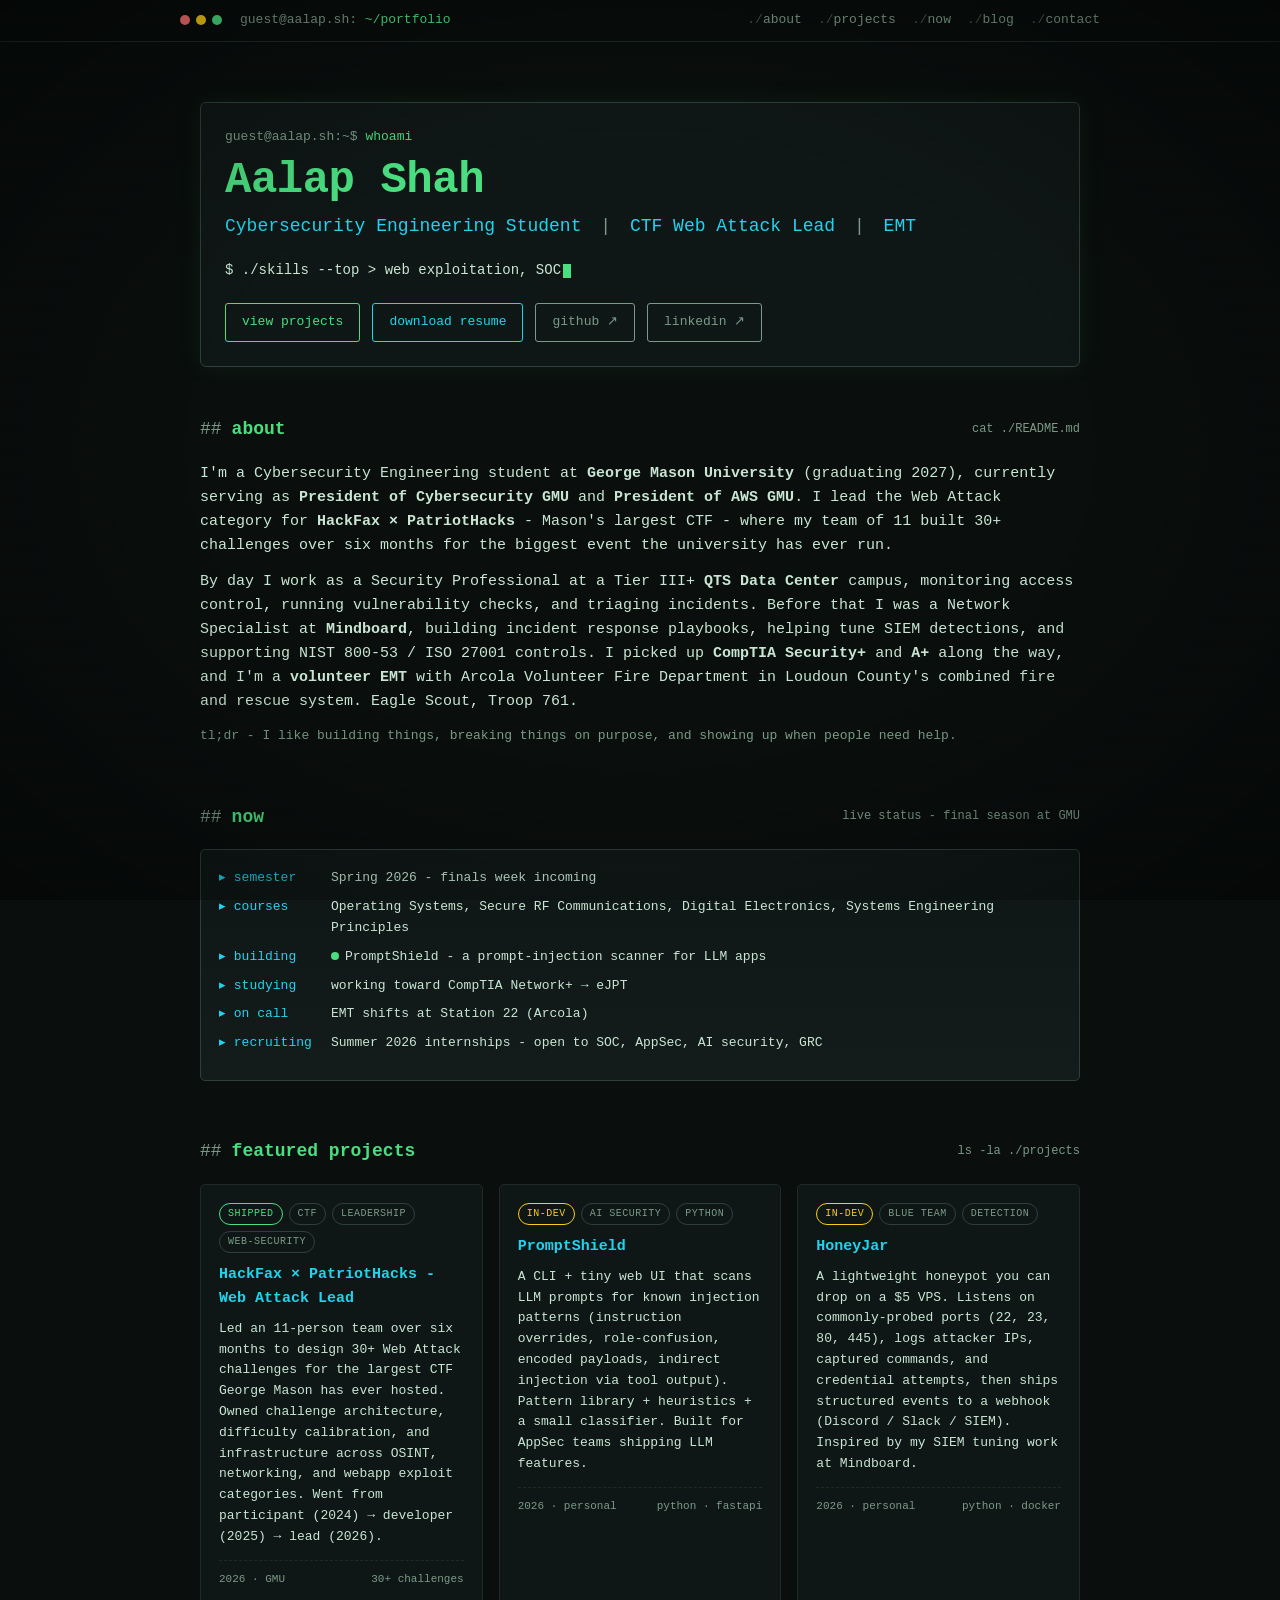
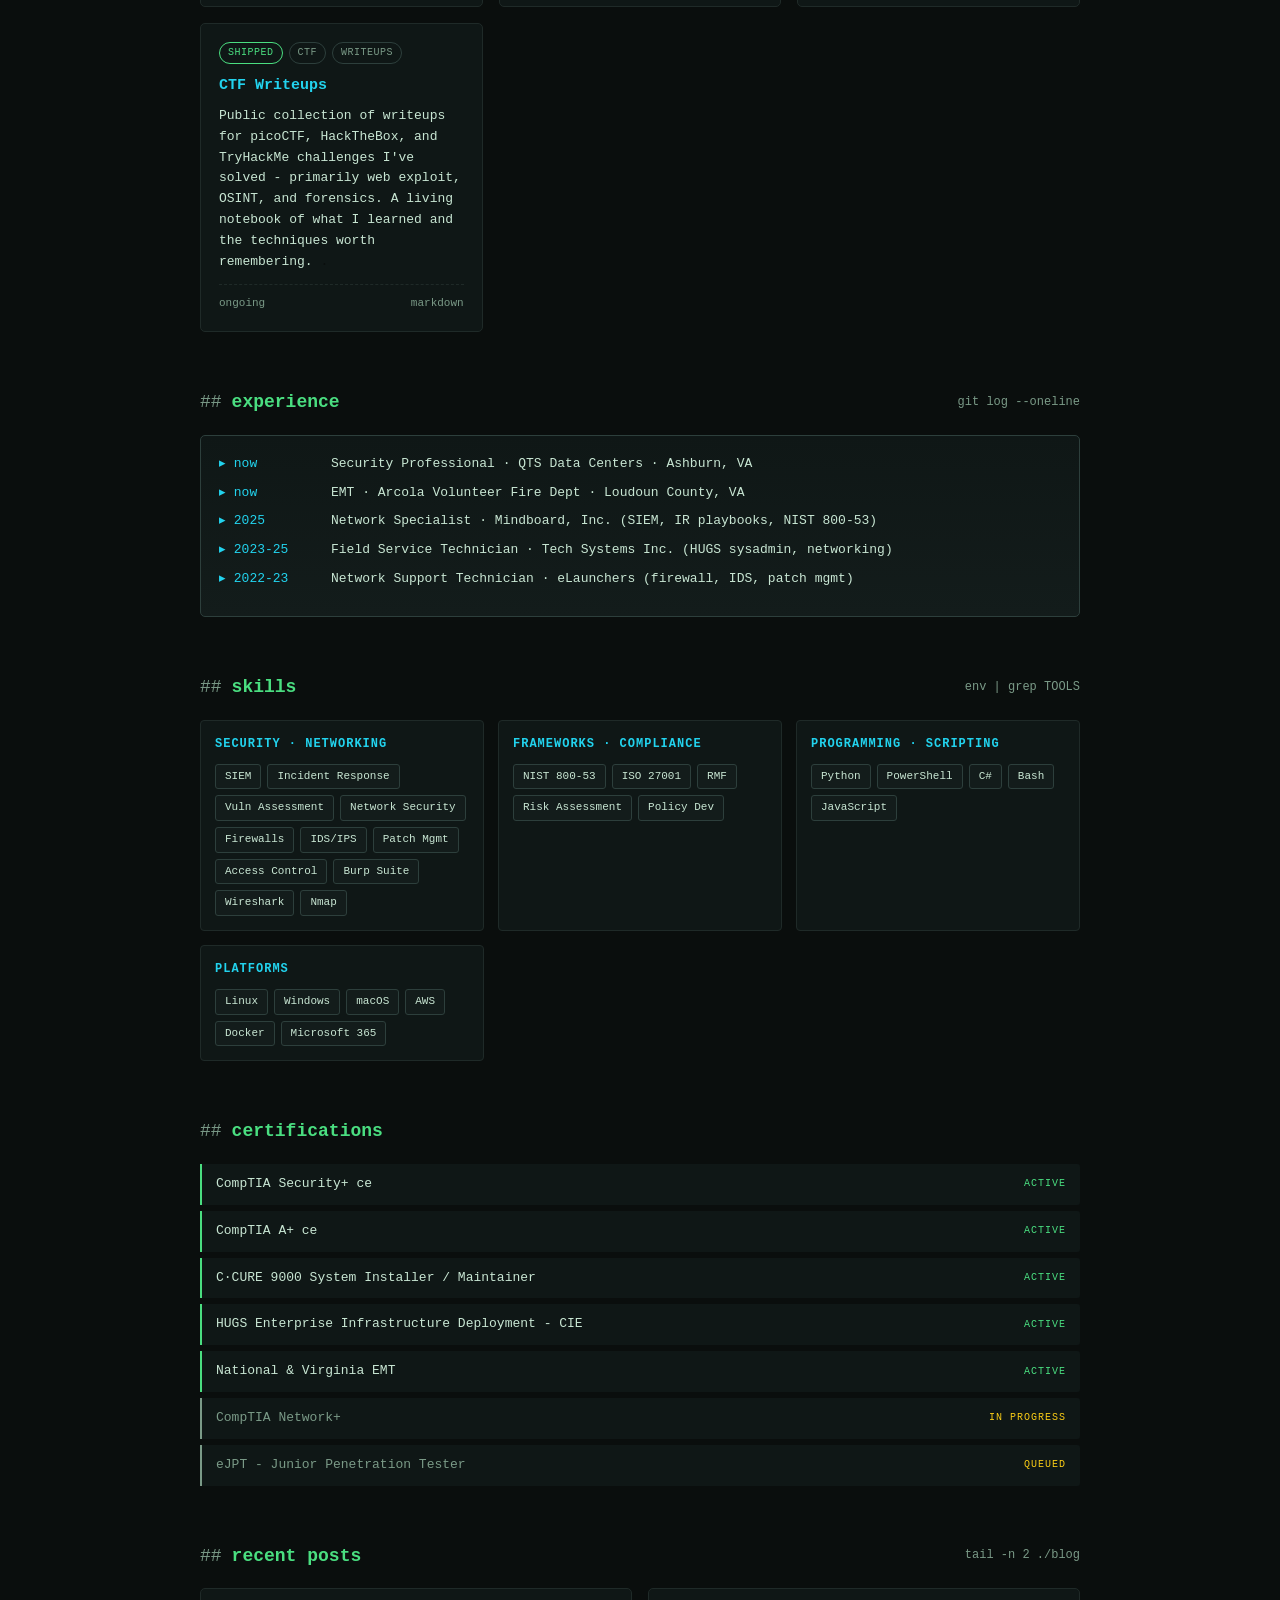
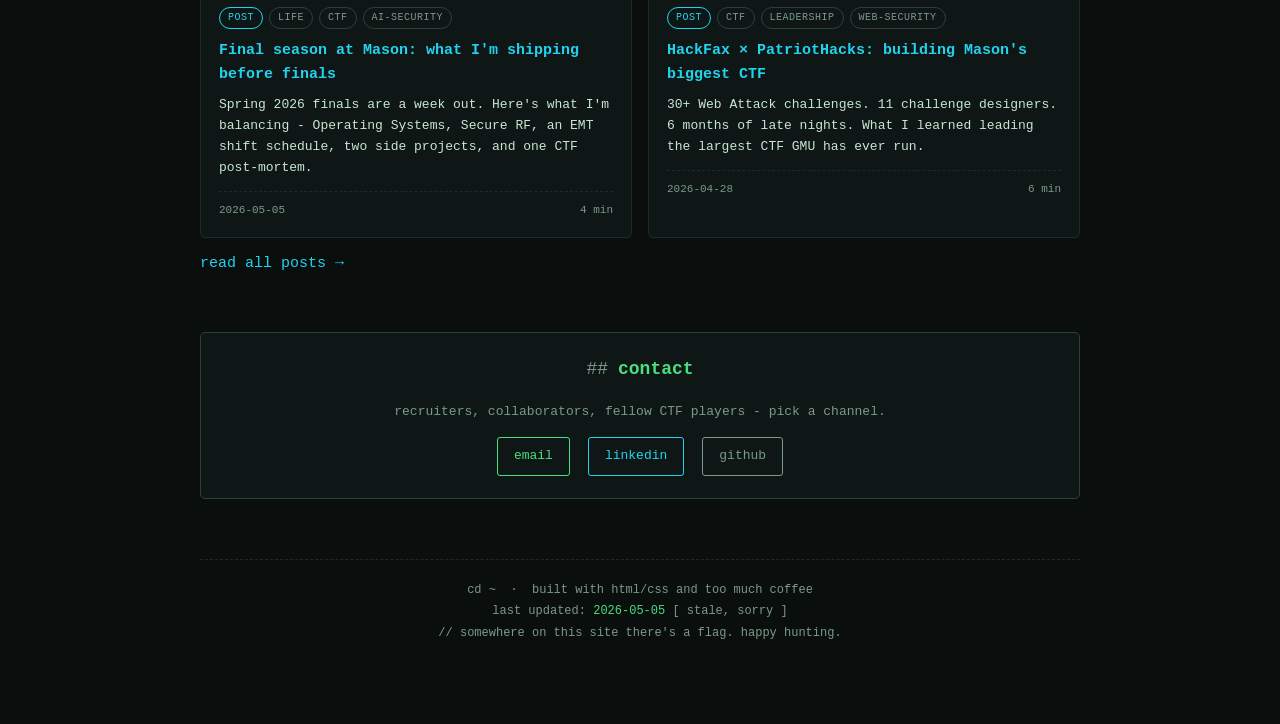
==== index.html @ 66237bfe "initial commit" ====
<!doctype html>
<html lang="en">
<head>
<meta charset="utf-8" />
<meta name="viewport" content="width=device-width, initial-scale=1" />
<title>Aalap Shah - Cybersecurity Engineering @ GMU</title>
<meta name="description" content="Aalap Shah - Cybersecurity Engineering student at George Mason University, CTF Web Attack Lead, EMT, builder of security tools and AI-adjacent projects." />
<meta name="author" content="Aalap Shah" />
<meta property="og:title" content="Aalap Shah - Cybersecurity Engineering @ GMU" />
<meta property="og:description" content="CTF Web Attack Lead. SOC analyst in training. Builder. EMT. Eagle Scout." />
<meta property="og:type" content="website" />
<meta property="og:url" content="https://aalap-shah421.github.io/" />
<link rel="icon" href="data:image/svg+xml;utf8,<svg xmlns='http://www.w3.org/2000/svg' viewBox='0 0 64 64'><rect width='64' height='64' fill='%230a0e0d'/><text x='8' y='44' font-family='monospace' font-size='32' fill='%234ade80'>%26gt;_</text></svg>" />
<link rel="stylesheet" href="style.css" />
<!--
   ================================================================
    [hint::00] curious about the source? you have a good instinct.
    [hint::01] not everything important lives in the rendered DOM.
    [hint::02] the trail starts at /robots.txt - read carefully.
    [hint::03] flag format: AALAP{snake_case_thing}
   ================================================================
-->
</head>
<body>

<header class="topbar">
  <div class="topbar-inner">
    <div class="dots"><span class="dot r"></span><span class="dot y"></span><span class="dot g"></span></div>
    <div class="path">guest@aalap.sh: <span>~/portfolio</span></div>
    <nav class="nav">
      <a href="#about">about</a>
      <a href="#projects">projects</a>
      <a href="#now">now</a>
      <a href="blog.html">blog</a>
      <a href="#contact">contact</a>
    </nav>
  </div>
</header>

<main class="wrap">

  <!-- ===================== HERO ===================== -->
  <section class="hero">
    <div class="prompt">whoami</div>
    <h1>Aalap Shah</h1>
    <div class="role">
      <span>Cybersecurity Engineering Student</span>
      <span class="sep">|</span>
      <span>CTF Web Attack Lead</span>
      <span class="sep">|</span>
      <span>EMT</span>
    </div>
    <div class="typed-line"><span id="typed"></span><span class="cursor"></span></div>
    <div class="actions">
      <a class="btn" href="#projects">view projects</a>
      <a class="btn cyan" href="assets/resume.pdf" download>download resume</a>
      <a class="btn dim" href="https://github.com/aalap-shah421" target="_blank" rel="noopener">github ↗</a>
      <a class="btn dim" href="https://www.linkedin.com/in/aalapshah421/" target="_blank" rel="noopener">linkedin ↗</a>
    </div>
  </section>

  <!-- ===================== ABOUT ===================== -->
  <section id="about">
    <h2>about <span class="meta">cat ./README.md</span></h2>
    <p>
      I'm a Cybersecurity Engineering student at <strong>George Mason University</strong>
      (graduating 2027), currently serving as <strong>President of Cybersecurity GMU</strong>
      and <strong>President of AWS GMU</strong>. I lead the Web Attack category for
      <strong>HackFax × PatriotHacks</strong> - Mason's largest CTF - where my team of 11
      built 30+ challenges over six months for the biggest event the university has ever run.
    </p>
    <p>
      By day I work as a Security Professional at a Tier III+ <strong>QTS Data Center</strong>
      campus, monitoring access control, running vulnerability checks, and triaging incidents.
      Before that I was a Network Specialist at <strong>Mindboard</strong>, building incident
      response playbooks, helping tune SIEM detections, and supporting NIST 800-53 / ISO 27001
      controls. I picked up <strong>CompTIA Security+</strong> and <strong>A+</strong> along
      the way, and I'm a <strong>volunteer EMT</strong> with Arcola Volunteer Fire Department
      in Loudoun County's combined fire and rescue system. Eagle Scout, Troop 761.
    </p>
    <p class="dim">
      tl;dr - I like building things, breaking things on purpose, and showing up when
      people need help.
    </p>
  </section>

  <!-- ===================== NOW ===================== -->
  <section id="now">
    <h2>now <span class="meta">live status - final season at GMU</span></h2>
    <div class="now-block">
      <div class="now-line"><span class="key">▸ semester</span><span class="val">Spring 2026 - finals week incoming</span></div>
      <div class="now-line"><span class="key">▸ courses</span><span class="val">Operating Systems, Secure RF Communications, Digital Electronics, Systems Engineering Principles</span></div>
      <div class="now-line"><span class="key">▸ building</span><span class="val"><span class="pulse"></span>PromptShield - a prompt-injection scanner for LLM apps</span></div>
      <div class="now-line"><span class="key">▸ studying</span><span class="val">working toward CompTIA Network+ → eJPT</span></div>
      <div class="now-line"><span class="key">▸ on call</span><span class="val">EMT shifts at Station 22 (Arcola)</span></div>
      <div class="now-line"><span class="key">▸ recruiting</span><span class="val">Summer 2026 internships - open to SOC, AppSec, AI security, GRC</span></div>
    </div>
  </section>

  <!-- ===================== PROJECTS ===================== -->
  <section id="projects">
    <h2>featured projects <span class="meta">ls -la ./projects</span></h2>
    <div class="grid">

      <article class="card">
        <div class="tag-row">
          <span class="tag green">shipped</span>
          <span class="tag">CTF</span>
          <span class="tag">leadership</span>
          <span class="tag">web-security</span>
        </div>
        <h3><a href="#projects">HackFax × PatriotHacks - Web Attack Lead</a></h3>
        <p class="desc">
          Led an 11-person team over six months to design 30+ Web Attack challenges
          for the largest CTF George Mason has ever hosted. Owned challenge architecture,
          difficulty calibration, and infrastructure across OSINT, networking, and webapp
          exploit categories. Went from participant (2024) → developer (2025) → lead (2026).
        </p>
        <div class="meta"><span>2026 · GMU</span><span>30+ challenges</span></div>
      </article>

      <article class="card">
        <div class="tag-row">
          <span class="tag yellow">in-dev</span>
          <span class="tag">AI security</span>
          <span class="tag">python</span>
        </div>
        <h3><a href="https://github.com/aalap-shah421" target="_blank" rel="noopener">PromptShield</a></h3>
        <p class="desc">
          A CLI + tiny web UI that scans LLM prompts for known injection patterns
          (instruction overrides, role-confusion, encoded payloads, indirect injection
          via tool output). Pattern library + heuristics + a small classifier. Built
          for AppSec teams shipping LLM features.
        </p>
        <div class="meta"><span>2026 · personal</span><span>python · fastapi</span></div>
      </article>

      <article class="card">
        <div class="tag-row">
          <span class="tag yellow">in-dev</span>
          <span class="tag">blue team</span>
          <span class="tag">detection</span>
        </div>
        <h3><a href="https://github.com/aalap-shah421" target="_blank" rel="noopener">HoneyJar</a></h3>
        <p class="desc">
          A lightweight honeypot you can drop on a $5 VPS. Listens on commonly-probed
          ports (22, 23, 80, 445), logs attacker IPs, captured commands, and credential
          attempts, then ships structured events to a webhook (Discord / Slack / SIEM).
          Inspired by my SIEM tuning work at Mindboard.
        </p>
        <div class="meta"><span>2026 · personal</span><span>python · docker</span></div>
      </article>

      <article class="card">
        <div class="tag-row">
          <span class="tag green">shipped</span>
          <span class="tag">CTF</span>
          <span class="tag">writeups</span>
        </div>
        <h3><a href="https://github.com/aalap-shah421" target="_blank" rel="noopener">CTF Writeups</a></h3>
        <p class="desc">
          Public collection of writeups for picoCTF, HackTheBox, and TryHackMe
          challenges I've solved - primarily web exploit, OSINT, and forensics.
          A living notebook of what I learned and the techniques worth remembering.
          <!-- stage-3: this span carries your next breadcrumb. inspect it. -->
          <span id="quiet" data-q="2f2e68696464656e2f7768696368776179">.</span>
        </p>
        <div class="meta"><span>ongoing</span><span>markdown</span></div>
      </article>

    </div>
  </section>

  <!-- ===================== EXPERIENCE ===================== -->
  <section id="experience">
    <h2>experience <span class="meta">git log --oneline</span></h2>
    <div class="now-block">
      <div class="now-line"><span class="key">▸ now</span><span class="val">Security Professional · QTS Data Centers · Ashburn, VA</span></div>
      <div class="now-line"><span class="key">▸ now</span><span class="val">EMT · Arcola Volunteer Fire Dept · Loudoun County, VA</span></div>
      <div class="now-line"><span class="key">▸ 2025</span><span class="val">Network Specialist · Mindboard, Inc. (SIEM, IR playbooks, NIST 800-53)</span></div>
      <div class="now-line"><span class="key">▸ 2023-25</span><span class="val">Field Service Technician · Tech Systems Inc. (HUGS sysadmin, networking)</span></div>
      <div class="now-line"><span class="key">▸ 2022-23</span><span class="val">Network Support Technician · eLaunchers (firewall, IDS, patch mgmt)</span></div>
    </div>
  </section>

  <!-- ===================== SKILLS ===================== -->
  <section id="skills">
    <h2>skills <span class="meta">env | grep TOOLS</span></h2>
    <div class="skill-grid">
      <div class="skill-block">
        <h4>Security · Networking</h4>
        <div class="pills">
          <span class="pill">SIEM</span><span class="pill">Incident Response</span>
          <span class="pill">Vuln Assessment</span><span class="pill">Network Security</span>
          <span class="pill">Firewalls</span><span class="pill">IDS/IPS</span>
          <span class="pill">Patch Mgmt</span><span class="pill">Access Control</span>
          <span class="pill">Burp Suite</span><span class="pill">Wireshark</span>
          <span class="pill">Nmap</span>
        </div>
      </div>
      <div class="skill-block">
        <h4>Frameworks · Compliance</h4>
        <div class="pills">
          <span class="pill">NIST 800-53</span><span class="pill">ISO 27001</span>
          <span class="pill">RMF</span><span class="pill">Risk Assessment</span>
          <span class="pill">Policy Dev</span>
        </div>
      </div>
      <div class="skill-block">
        <h4>Programming · Scripting</h4>
        <div class="pills">
          <span class="pill">Python</span><span class="pill">PowerShell</span>
          <span class="pill">C#</span><span class="pill">Bash</span>
          <span class="pill">JavaScript</span>
        </div>
      </div>
      <div class="skill-block">
        <h4>Platforms</h4>
        <div class="pills">
          <span class="pill">Linux</span><span class="pill">Windows</span>
          <span class="pill">macOS</span><span class="pill">AWS</span>
          <span class="pill">Docker</span><span class="pill">Microsoft 365</span>
        </div>
      </div>
    </div>
  </section>

  <!-- ===================== CERTS ===================== -->
  <section id="certs">
    <h2>certifications</h2>
    <div class="cert-row">
      <div class="cert">CompTIA Security+ ce <span class="stat">active</span></div>
      <div class="cert">CompTIA A+ ce <span class="stat">active</span></div>
      <div class="cert">C·CURE 9000 System Installer / Maintainer <span class="stat">active</span></div>
      <div class="cert">HUGS Enterprise Infrastructure Deployment - CIE <span class="stat">active</span></div>
      <div class="cert">National & Virginia EMT <span class="stat">active</span></div>
      <div class="cert dim">CompTIA Network+ <span class="stat">in progress</span></div>
      <div class="cert dim">eJPT - Junior Penetration Tester <span class="stat">queued</span></div>
    </div>
  </section>

  <!-- ===================== BLOG TEASERS ===================== -->
  <section id="writing">
    <h2>recent posts <span class="meta">tail -n 2 ./blog</span></h2>
    <div class="grid post-list" id="post-list">
      <!-- populated by script.js from posts/index.json -->
    </div>
    <div style="margin-top:14px"><a href="blog.html">read all posts →</a></div>
  </section>

  <!-- ===================== CONTACT ===================== -->
  <section id="contact" class="contact">
    <h2>contact</h2>
    <p class="dim">recruiters, collaborators, fellow CTF players - pick a channel.</p>
    <div class="row">
      <a class="btn" href="mailto:Aalap421@gmail.com">email</a>
      <a class="btn cyan" href="https://www.linkedin.com/in/aalapshah421/" target="_blank" rel="noopener">linkedin</a>
      <a class="btn dim" href="https://github.com/aalap-shah421" target="_blank" rel="noopener">github</a>
    </div>
  </section>

  <footer>
    <div>cd ~ &nbsp;·&nbsp; built with html/css and too much coffee</div>
    <div>last updated: <span class="last-updated" id="last-updated">2026-05-05</span></div>
    <div class="dim">// somewhere on this site there's a flag. happy hunting.</div>
  </footer>

</main>

<script src="script.js"></script>
</body>
</html>
---- style.css ----
/* ===========================================================
   aalap.sh - terminal portfolio stylesheet
   palette: bg #0a0e0d, panel #0f1716, ink #c8e6d3,
            accent green #4ade80, accent cyan #22d3ee,
            dim #4b5563, warn #facc15, danger #f87171
   =========================================================== */

:root {
  --bg: #0a0e0d;
  --panel: #0f1716;
  --panel-2: #131c1b;
  --ink: #c8e6d3;
  --ink-dim: #7a9a87;
  --green: #4ade80;
  --cyan: #22d3ee;
  --yellow: #facc15;
  --red: #f87171;
  --border: #1f2a28;
  --border-bright: #2d3f3c;
  --shadow: 0 0 24px rgba(74, 222, 128, 0.08);
  --mono: "JetBrains Mono", "Fira Code", "SF Mono", "Menlo", "Consolas", monospace;
}

* { box-sizing: border-box; margin: 0; padding: 0; }

html { scroll-behavior: smooth; }

body {
  font-family: var(--mono);
  background: var(--bg);
  color: var(--ink);
  line-height: 1.6;
  font-size: 15px;
  min-height: 100vh;
  overflow-x: hidden;
  position: relative;
}

/* subtle scanline + crt vignette */
body::before {
  content: "";
  position: fixed;
  inset: 0;
  pointer-events: none;
  background:
    repeating-linear-gradient(
      to bottom,
      rgba(74, 222, 128, 0.025) 0px,
      rgba(74, 222, 128, 0.025) 1px,
      transparent 1px,
      transparent 3px
    );
  z-index: 1000;
  mix-blend-mode: overlay;
}

body::after {
  content: "";
  position: fixed;
  inset: 0;
  pointer-events: none;
  background: radial-gradient(ellipse at center, transparent 50%, rgba(0,0,0,0.4) 100%);
  z-index: 999;
}

a {
  color: var(--cyan);
  text-decoration: none;
  border-bottom: 1px dashed transparent;
  transition: border-color 0.15s, color 0.15s;
}
a:hover { border-bottom-color: var(--cyan); color: var(--green); }

::selection { background: var(--green); color: var(--bg); }

/* ============ layout ============ */

.wrap {
  max-width: 920px;
  margin: 0 auto;
  padding: 24px 20px 80px;
  position: relative;
  z-index: 1;
}

/* ============ top nav (terminal header) ============ */

.topbar {
  position: sticky;
  top: 0;
  z-index: 50;
  background: rgba(10, 14, 13, 0.92);
  backdrop-filter: blur(8px);
  border-bottom: 1px solid var(--border);
  padding: 10px 20px;
}

.topbar-inner {
  max-width: 920px;
  margin: 0 auto;
  display: flex;
  align-items: center;
  gap: 18px;
  font-size: 13px;
}

.topbar .dots { display: flex; gap: 6px; }
.topbar .dot {
  width: 10px; height: 10px; border-radius: 50%;
  background: #2d3f3c;
}
.topbar .dot.r { background: var(--red); }
.topbar .dot.y { background: var(--yellow); }
.topbar .dot.g { background: var(--green); }

.topbar .path { color: var(--ink-dim); flex: 1; }
.topbar .path span { color: var(--green); }

.nav { display: flex; gap: 16px; }
.nav a {
  color: var(--ink-dim);
  font-size: 13px;
  border: none;
}
.nav a:hover, .nav a.active { color: var(--green); }
.nav a::before { content: "./"; color: var(--ink-dim); opacity: 0.5; }

@media (max-width: 640px) {
  .topbar .path { display: none; }
  .nav { font-size: 12px; gap: 10px; flex-wrap: wrap; }
}

/* ============ hero ============ */

.hero {
  margin: 36px 0 48px;
  padding: 24px;
  background: var(--panel);
  border: 1px solid var(--border-bright);
  border-radius: 6px;
  box-shadow: var(--shadow);
  position: relative;
}

.hero .prompt { color: var(--green); margin-bottom: 8px; font-size: 13px; }
.hero .prompt::before { content: "guest@aalap.sh:~$ "; color: var(--ink-dim); }

.hero h1 {
  font-size: clamp(28px, 5vw, 44px);
  font-weight: 700;
  color: var(--green);
  letter-spacing: -0.5px;
  line-height: 1.1;
  margin: 4px 0 8px;
}
.hero .role {
  color: var(--cyan);
  font-size: clamp(14px, 2.5vw, 18px);
  margin-bottom: 18px;
}
.hero .role .sep { color: var(--ink-dim); margin: 0 8px; }

.hero .typed-line {
  color: var(--ink);
  margin-top: 18px;
  min-height: 1.6em;
  font-size: 14px;
}
.hero .typed-line .cursor {
  display: inline-block;
  width: 8px;
  height: 1em;
  background: var(--green);
  vertical-align: text-bottom;
  margin-left: 2px;
  animation: blink 1s steps(2) infinite;
}
@keyframes blink { 50% { opacity: 0; } }

.hero .actions {
  margin-top: 22px;
  display: flex;
  gap: 12px;
  flex-wrap: wrap;
}

.btn {
  display: inline-block;
  padding: 8px 16px;
  border: 1px solid var(--green);
  color: var(--green);
  background: transparent;
  font-family: var(--mono);
  font-size: 13px;
  cursor: pointer;
  border-radius: 3px;
  transition: all 0.15s;
}
.btn:hover { background: var(--green); color: var(--bg); border-bottom-color: var(--green); }
.btn.cyan { border-color: var(--cyan); color: var(--cyan); }
.btn.cyan:hover { background: var(--cyan); color: var(--bg); }
.btn.dim { border-color: var(--ink-dim); color: var(--ink-dim); }
.btn.dim:hover { background: var(--ink-dim); color: var(--bg); }

/* ============ section ============ */

section { margin-bottom: 56px; scroll-margin-top: 80px; }

h2 {
  color: var(--green);
  font-size: 18px;
  margin-bottom: 18px;
  display: flex;
  align-items: center;
  gap: 10px;
}
h2::before {
  content: "##";
  color: var(--ink-dim);
  font-weight: 400;
}
h2 .meta {
  color: var(--ink-dim);
  font-size: 12px;
  margin-left: auto;
  font-weight: 400;
}

h3 {
  color: var(--cyan);
  font-size: 15px;
  margin-bottom: 6px;
}

p { margin-bottom: 12px; color: var(--ink); }
p.dim { color: var(--ink-dim); font-size: 13px; }

ul.bullets {
  list-style: none;
  margin-left: 0;
}
ul.bullets li {
  padding-left: 20px;
  position: relative;
  margin-bottom: 6px;
  font-size: 14px;
  color: var(--ink);
}
ul.bullets li::before {
  content: "▸";
  position: absolute;
  left: 0;
  color: var(--green);
}

/* ============ cards (projects, posts) ============ */

.grid {
  display: grid;
  grid-template-columns: repeat(auto-fit, minmax(280px, 1fr));
  gap: 16px;
}

.card {
  background: var(--panel);
  border: 1px solid var(--border);
  border-radius: 5px;
  padding: 18px;
  transition: border-color 0.2s, transform 0.2s;
  position: relative;
  overflow: hidden;
}
.card:hover {
  border-color: var(--green);
  transform: translateY(-2px);
}

.card .tag-row {
  display: flex;
  gap: 6px;
  flex-wrap: wrap;
  margin-bottom: 10px;
}
.tag {
  font-size: 10px;
  padding: 2px 8px;
  border: 1px solid var(--border-bright);
  border-radius: 999px;
  color: var(--ink-dim);
  text-transform: uppercase;
  letter-spacing: 0.5px;
}
.tag.green { color: var(--green); border-color: var(--green); }
.tag.cyan { color: var(--cyan); border-color: var(--cyan); }
.tag.yellow { color: var(--yellow); border-color: var(--yellow); }

.card h3 a { color: var(--cyan); border: none; }
.card h3 a:hover { color: var(--green); }

.card .desc {
  color: var(--ink);
  font-size: 13px;
  margin: 8px 0 12px;
}

.card .meta {
  font-size: 11px;
  color: var(--ink-dim);
  display: flex;
  justify-content: space-between;
  margin-top: 12px;
  padding-top: 10px;
  border-top: 1px dashed var(--border);
}

/* ============ skill matrix ============ */

.skill-grid {
  display: grid;
  grid-template-columns: repeat(auto-fit, minmax(220px, 1fr));
  gap: 14px;
}
.skill-block {
  background: var(--panel);
  border: 1px solid var(--border);
  border-radius: 4px;
  padding: 14px;
}
.skill-block h4 {
  color: var(--cyan);
  font-size: 12px;
  text-transform: uppercase;
  letter-spacing: 1px;
  margin-bottom: 10px;
}
.skill-block .pills {
  display: flex;
  gap: 6px;
  flex-wrap: wrap;
}
.skill-block .pill {
  font-size: 11px;
  padding: 3px 9px;
  background: var(--panel-2);
  border: 1px solid var(--border-bright);
  border-radius: 3px;
  color: var(--ink);
}

/* ============ certs ============ */

.cert-row {
  display: flex;
  flex-direction: column;
  gap: 6px;
}
.cert {
  display: flex;
  gap: 12px;
  padding: 10px 14px;
  background: var(--panel);
  border-left: 2px solid var(--green);
  border-radius: 0 3px 3px 0;
  align-items: center;
  font-size: 13px;
}
.cert.dim { border-left-color: var(--ink-dim); color: var(--ink-dim); }
.cert .stat {
  font-size: 10px;
  letter-spacing: 1px;
  text-transform: uppercase;
  margin-left: auto;
  color: var(--green);
}
.cert.dim .stat { color: var(--yellow); }

/* ============ now / status block ============ */

.now-block {
  background: linear-gradient(180deg, var(--panel), var(--panel-2));
  border: 1px solid var(--border-bright);
  border-radius: 5px;
  padding: 18px;
}
.now-block .now-line {
  display: flex;
  gap: 12px;
  margin-bottom: 8px;
  font-size: 13px;
}
.now-block .now-line .key {
  color: var(--cyan);
  min-width: 100px;
}
.now-block .now-line .val { color: var(--ink); }
.now-block .now-line .pulse {
  display: inline-block;
  width: 8px; height: 8px;
  border-radius: 50%;
  background: var(--green);
  margin-right: 6px;
  animation: pulse 1.6s infinite;
  vertical-align: middle;
}
@keyframes pulse {
  0%, 100% { box-shadow: 0 0 0 0 rgba(74, 222, 128, 0.6); }
  50% { box-shadow: 0 0 0 6px rgba(74, 222, 128, 0); }
}

/* ============ contact / footer ============ */

.contact {
  background: var(--panel);
  border: 1px solid var(--border-bright);
  padding: 22px;
  border-radius: 5px;
  text-align: center;
}
.contact h2 { justify-content: center; }
.contact .row {
  display: flex;
  gap: 18px;
  justify-content: center;
  flex-wrap: wrap;
  margin-top: 14px;
}

footer {
  margin-top: 60px;
  padding-top: 20px;
  border-top: 1px dashed var(--border);
  color: var(--ink-dim);
  font-size: 12px;
  text-align: center;
  line-height: 1.8;
}
footer .last-updated { color: var(--green); }

/* ============ blog ============ */

.post-list .card {
  display: block;
}

.post-body {
  background: var(--panel);
  padding: 28px;
  border: 1px solid var(--border);
  border-radius: 5px;
}
.post-body h1 { color: var(--green); font-size: 26px; margin-bottom: 10px; }
.post-body .post-meta { color: var(--ink-dim); font-size: 12px; margin-bottom: 24px; }
.post-body p { margin-bottom: 14px; font-size: 15px; }
.post-body code {
  background: var(--panel-2);
  padding: 2px 6px;
  border-radius: 3px;
  font-size: 13px;
  color: var(--cyan);
}
.post-body pre {
  background: var(--panel-2);
  padding: 14px;
  border-radius: 4px;
  border: 1px solid var(--border);
  overflow-x: auto;
  margin: 14px 0;
}
.post-body h2 { font-size: 18px; margin: 24px 0 12px; }
.post-body ul { margin: 12px 0 12px 24px; }
.post-body li { margin-bottom: 6px; }
.post-body blockquote {
  border-left: 3px solid var(--cyan);
  padding-left: 14px;
  margin: 16px 0;
  color: var(--ink-dim);
  font-style: italic;
}

/* ============ secret / 404 pages ============ */

.terminal-page {
  max-width: 720px;
  margin: 60px auto;
  padding: 28px;
  background: var(--panel);
  border: 1px solid var(--green);
  border-radius: 5px;
  box-shadow: 0 0 32px rgba(74, 222, 128, 0.15);
}
.terminal-page h1 {
  color: var(--green);
  font-size: 22px;
  margin-bottom: 16px;
}
.terminal-page p { font-size: 14px; margin-bottom: 12px; }
.terminal-page .ascii {
  white-space: pre;
  color: var(--green);
  font-size: 11px;
  line-height: 1.2;
  margin: 16px 0;
  overflow-x: auto;
}
.terminal-page .input-row {
  margin-top: 18px;
  display: flex;
  gap: 8px;
  align-items: center;
}
.terminal-page input[type="text"], .terminal-page input[type="email"] {
  flex: 1;
  background: var(--bg);
  border: 1px solid var(--border-bright);
  color: var(--ink);
  padding: 10px 12px;
  font-family: var(--mono);
  font-size: 14px;
  border-radius: 3px;
}
.terminal-page input:focus {
  outline: none;
  border-color: var(--green);
}
.terminal-page label {
  display: block;
  margin: 14px 0 6px;
  font-size: 12px;
  color: var(--cyan);
}
.terminal-page .verdict {
  margin-top: 14px;
  padding: 10px;
  border-radius: 3px;
  font-size: 13px;
}
.terminal-page .verdict.ok { background: rgba(74, 222, 128, 0.1); color: var(--green); border: 1px solid var(--green); }
.terminal-page .verdict.bad { background: rgba(248, 113, 113, 0.1); color: var(--red); border: 1px solid var(--red); }

/* hidden span used by CTF stage 2 */
#quiet { color: var(--bg); user-select: all; }
#quiet:hover { color: var(--ink-dim); }

/* utility */
.row { display: flex; gap: 14px; flex-wrap: wrap; }
.spacer { height: 24px; }
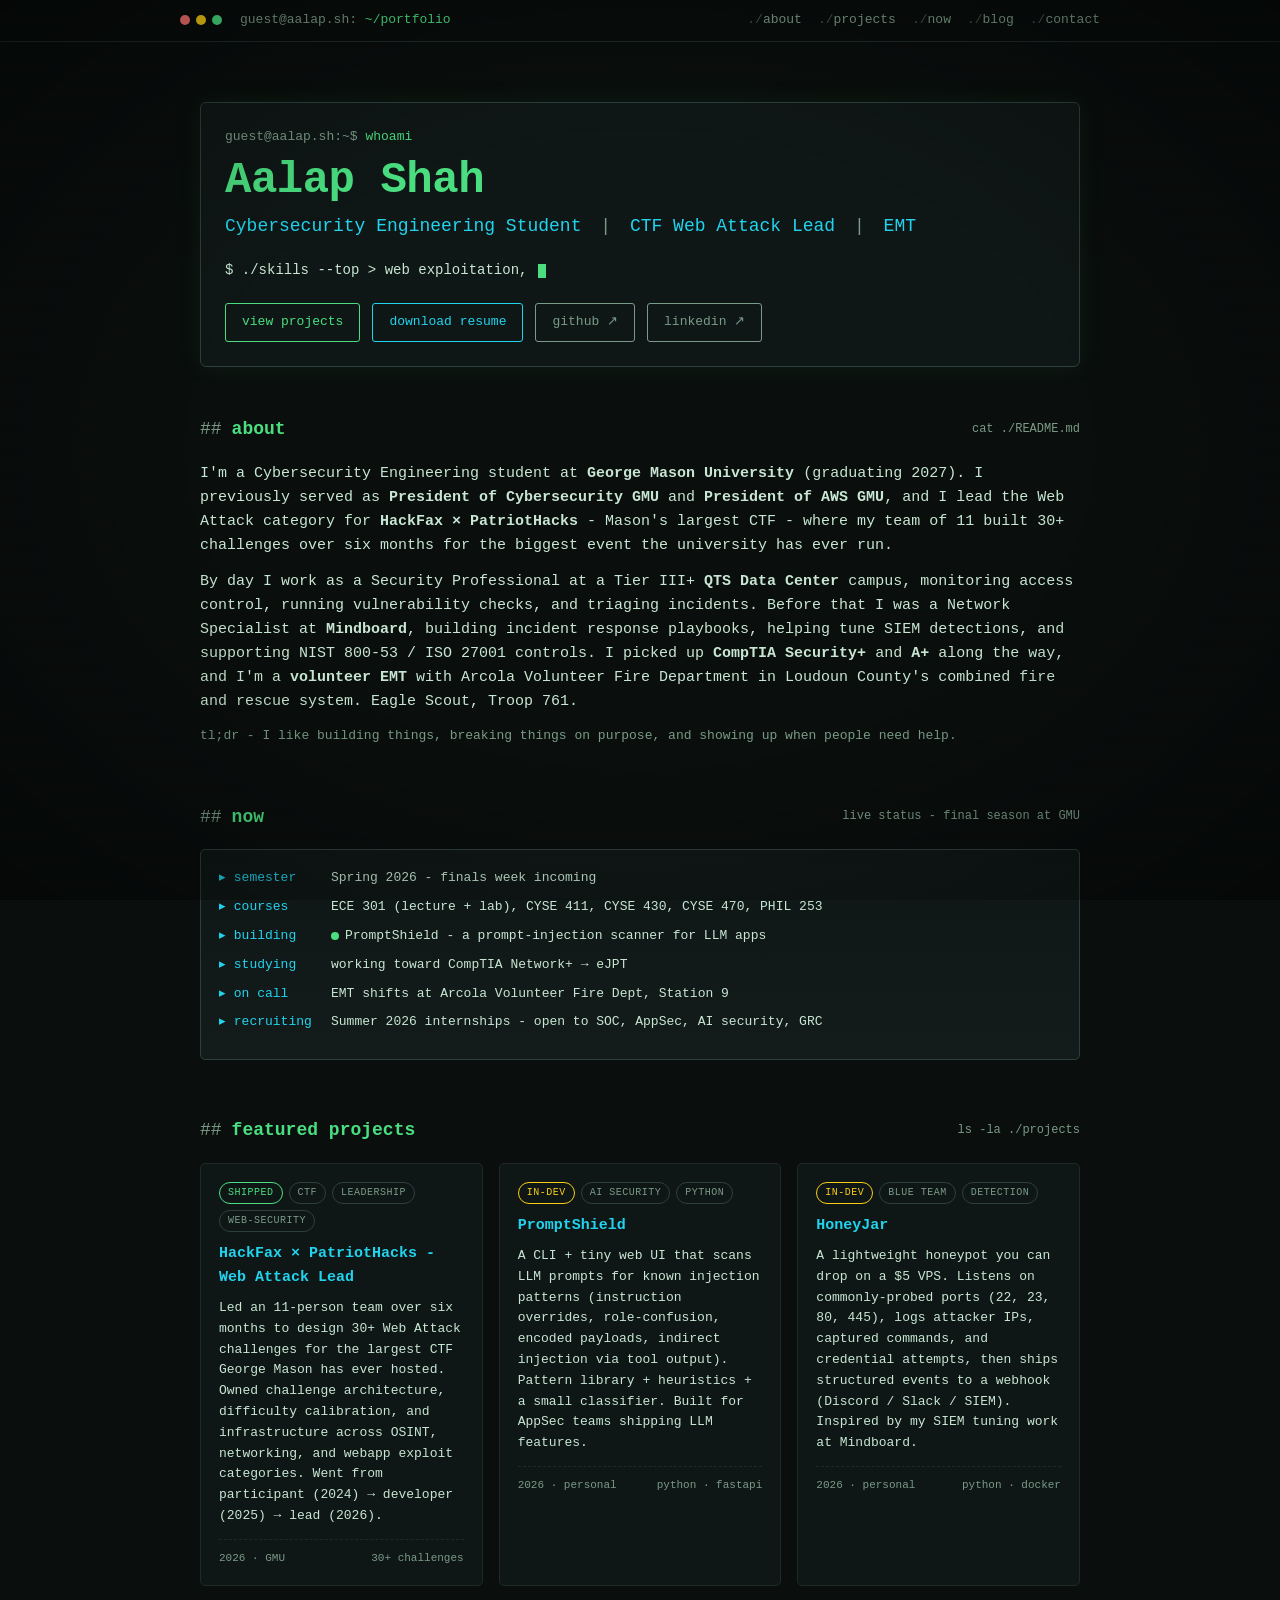
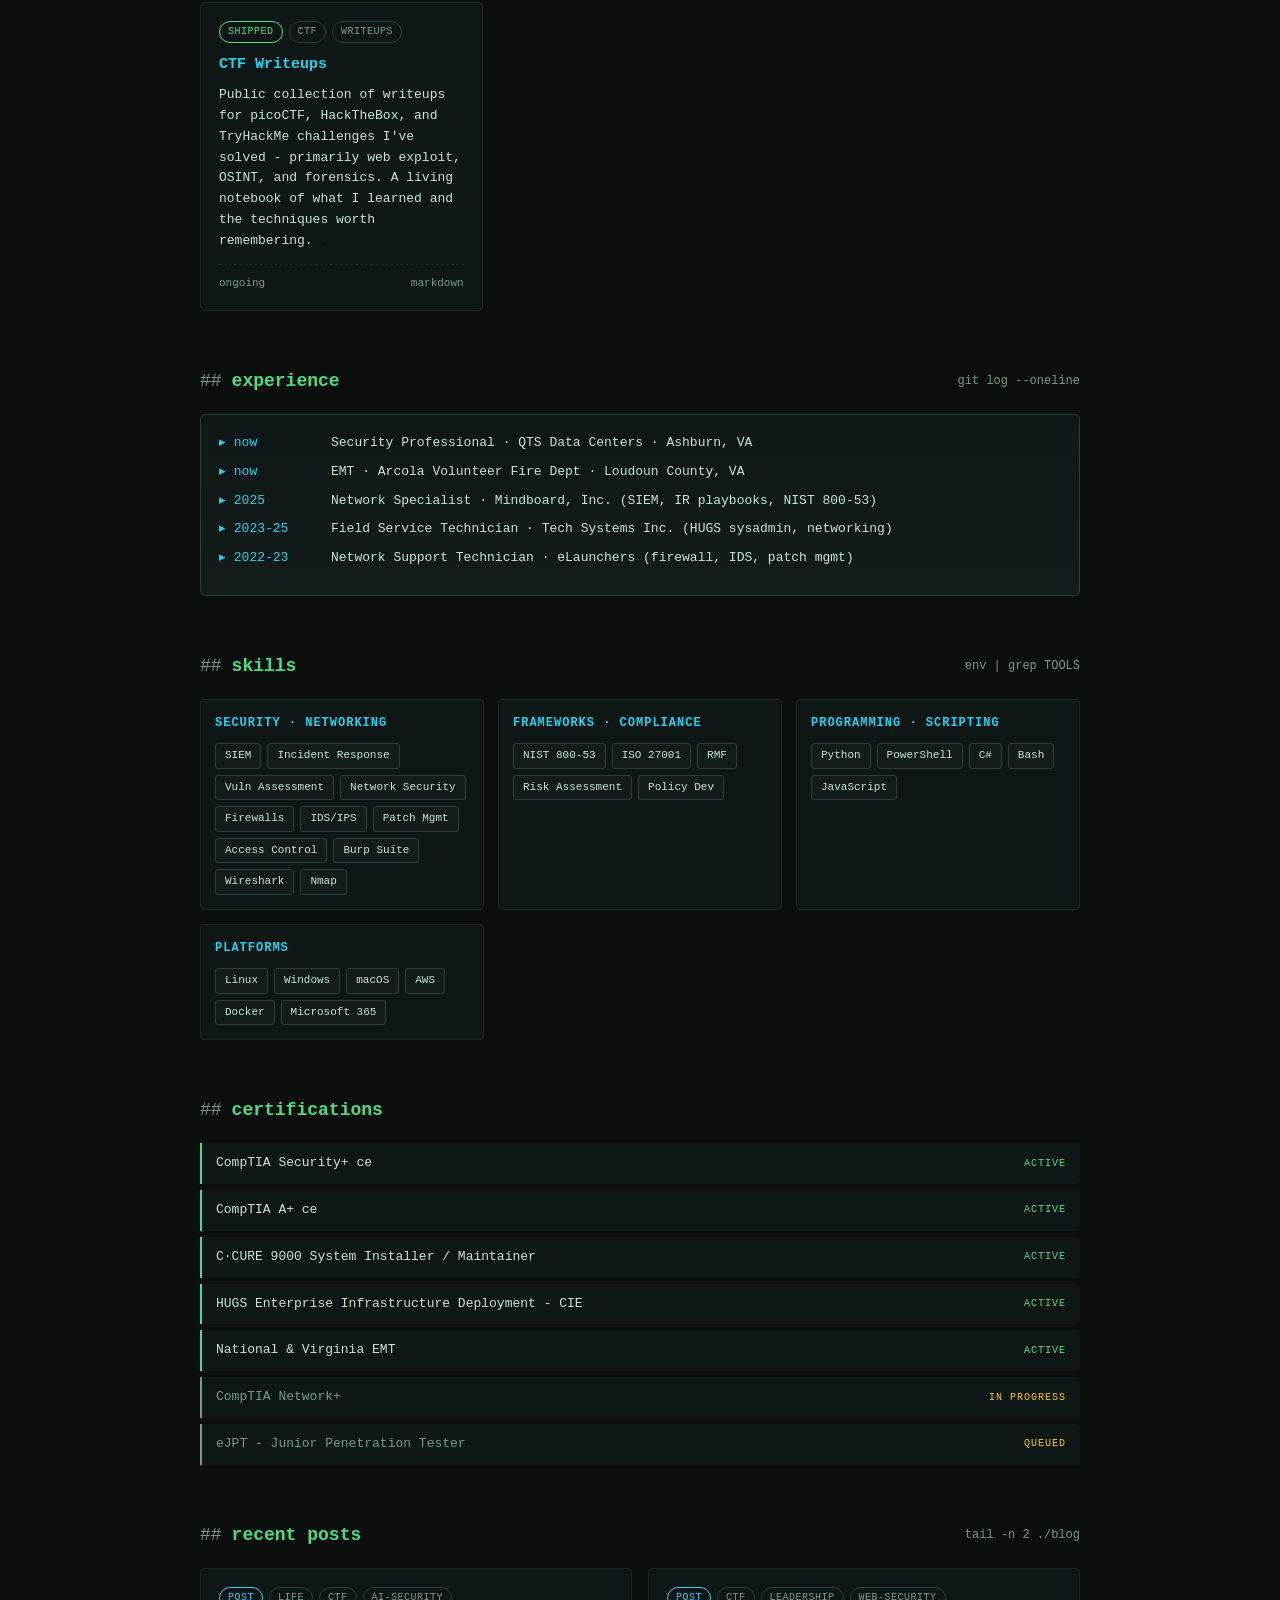
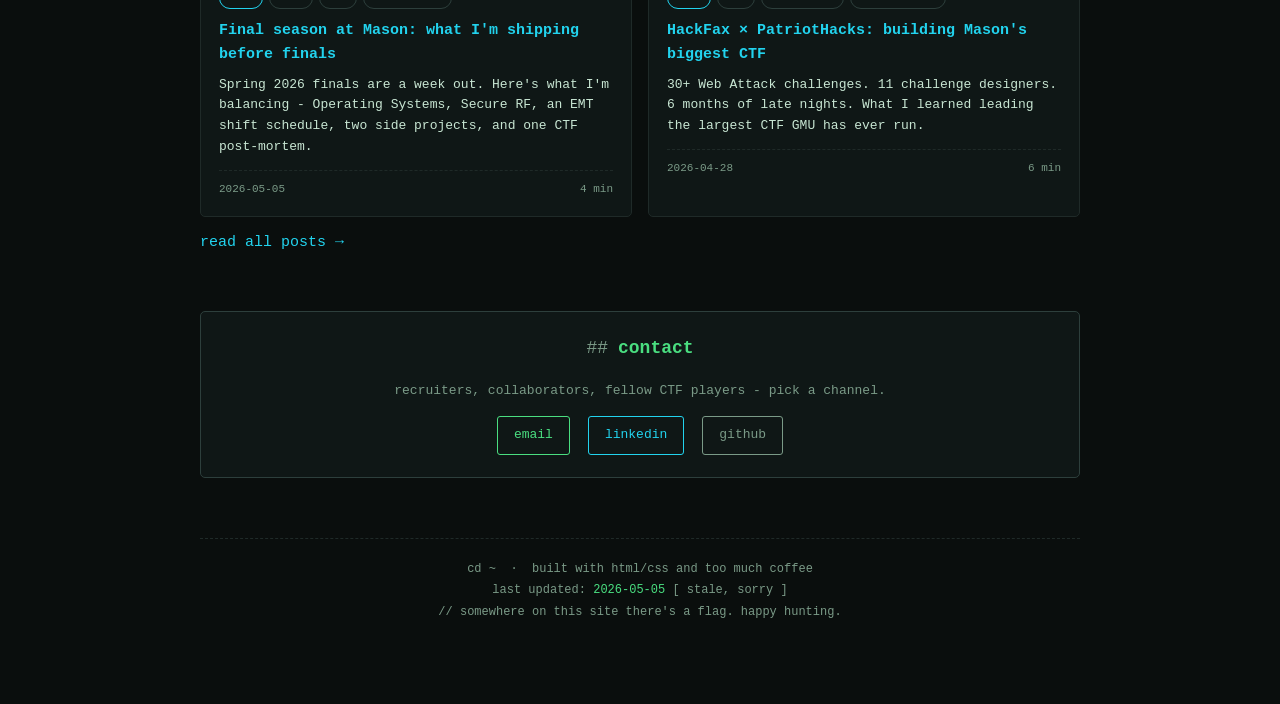
==== commit afd621ad: "minor" ====
--- a/index.html
+++ b/index.html
@@ -64,8 +64,8 @@
     <h2>about <span class="meta">cat ./README.md</span></h2>
     <p>
       I'm a Cybersecurity Engineering student at <strong>George Mason University</strong>
-      (graduating 2027), currently serving as <strong>President of Cybersecurity GMU</strong>
-      and <strong>President of AWS GMU</strong>. I lead the Web Attack category for
+      (graduating 2027). I previously served as <strong>President of Cybersecurity GMU</strong>
+      and <strong>President of AWS GMU</strong>, and I lead the Web Attack category for
       <strong>HackFax × PatriotHacks</strong> - Mason's largest CTF - where my team of 11
       built 30+ challenges over six months for the biggest event the university has ever run.
     </p>
@@ -89,10 +89,10 @@
     <h2>now <span class="meta">live status - final season at GMU</span></h2>
     <div class="now-block">
       <div class="now-line"><span class="key">▸ semester</span><span class="val">Spring 2026 - finals week incoming</span></div>
-      <div class="now-line"><span class="key">▸ courses</span><span class="val">Operating Systems, Secure RF Communications, Digital Electronics, Systems Engineering Principles</span></div>
+      <div class="now-line"><span class="key">▸ courses</span><span class="val">ECE 301 (lecture + lab), CYSE 411, CYSE 430, CYSE 470, PHIL 253</span></div>
       <div class="now-line"><span class="key">▸ building</span><span class="val"><span class="pulse"></span>PromptShield - a prompt-injection scanner for LLM apps</span></div>
       <div class="now-line"><span class="key">▸ studying</span><span class="val">working toward CompTIA Network+ → eJPT</span></div>
-      <div class="now-line"><span class="key">▸ on call</span><span class="val">EMT shifts at Station 22 (Arcola)</span></div>
+      <div class="now-line"><span class="key">▸ on call</span><span class="val">EMT shifts at Arcola Volunteer Fire Dept, Station 9</span></div>
       <div class="now-line"><span class="key">▸ recruiting</span><span class="val">Summer 2026 internships - open to SOC, AppSec, AI security, GRC</span></div>
     </div>
   </section>
@@ -253,7 +253,7 @@
     <h2>contact</h2>
     <p class="dim">recruiters, collaborators, fellow CTF players - pick a channel.</p>
     <div class="row">
-      <a class="btn" href="mailto:Aalap421@gmail.com">email</a>
+      <a class="btn" href="mailto:aalap421+contactme@gmail.com">email</a>
       <a class="btn cyan" href="https://www.linkedin.com/in/aalapshah421/" target="_blank" rel="noopener">linkedin</a>
       <a class="btn dim" href="https://github.com/aalap-shah421" target="_blank" rel="noopener">github</a>
     </div>
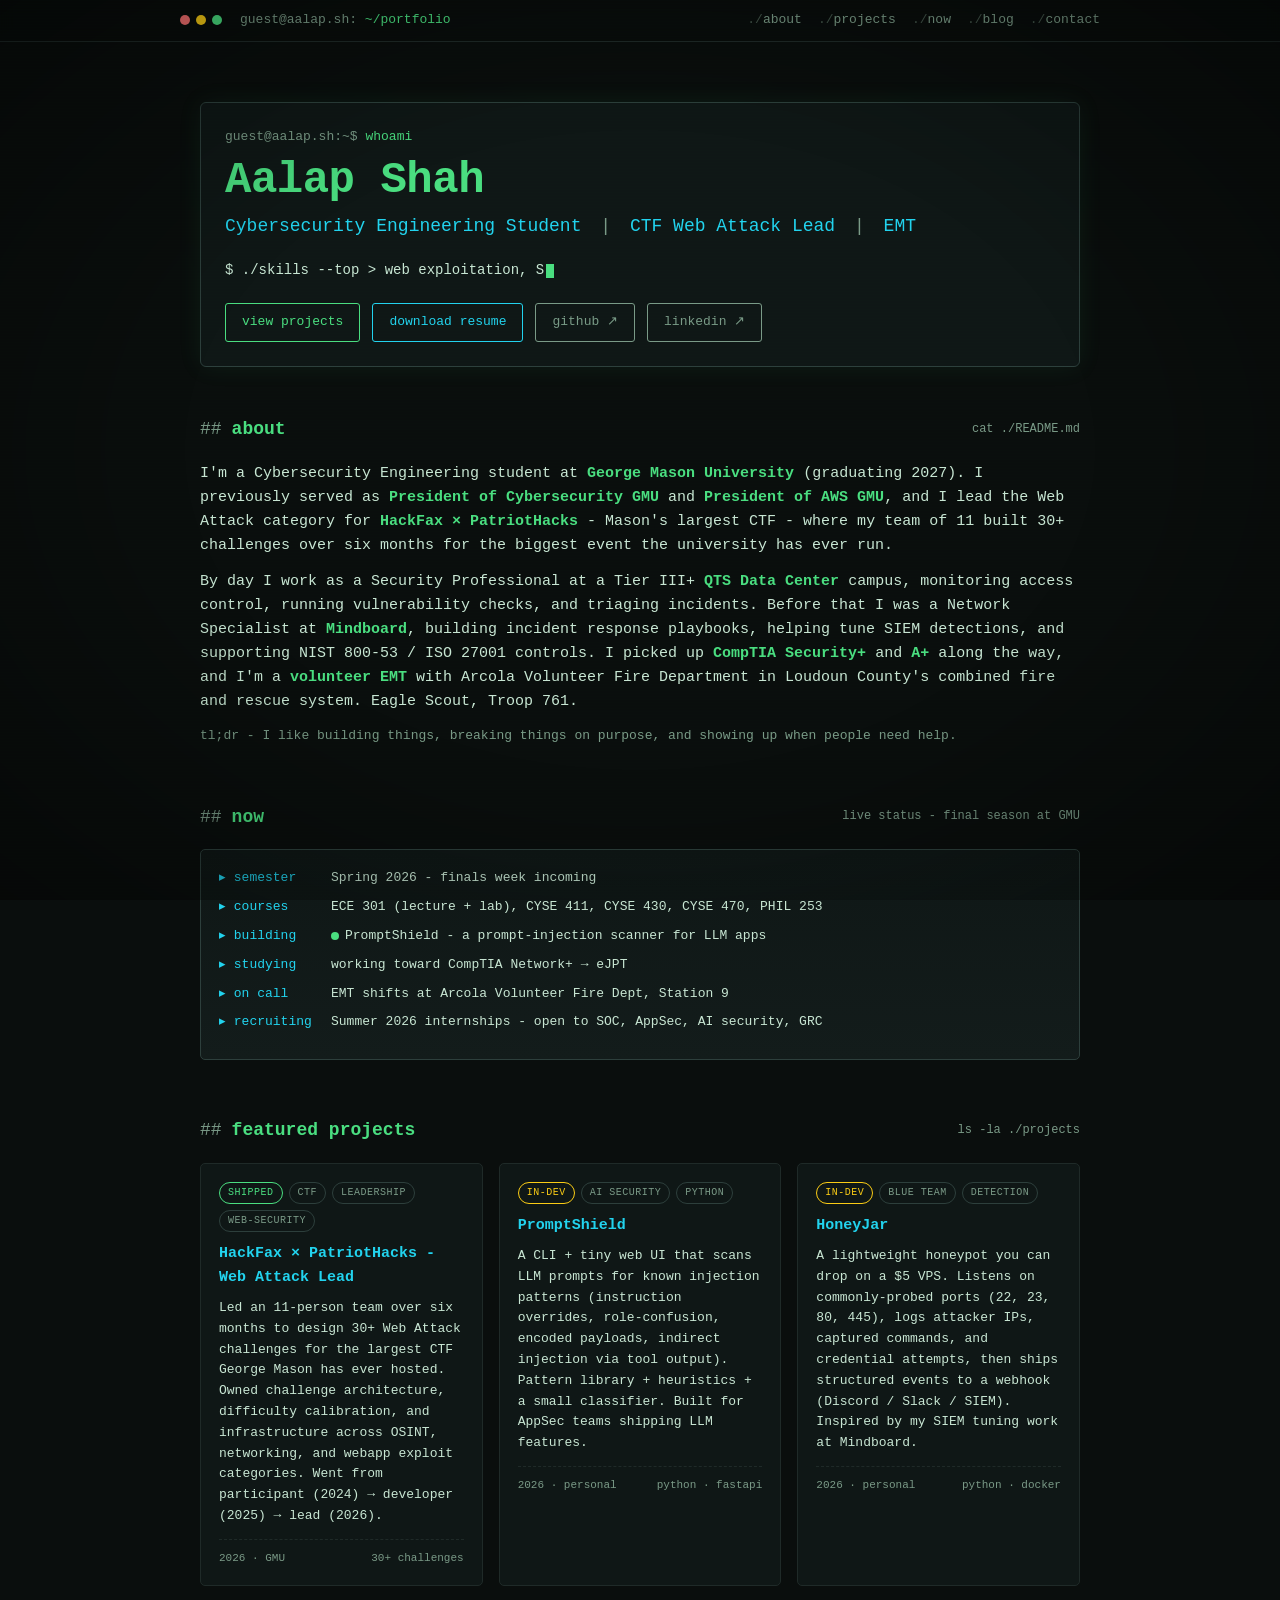
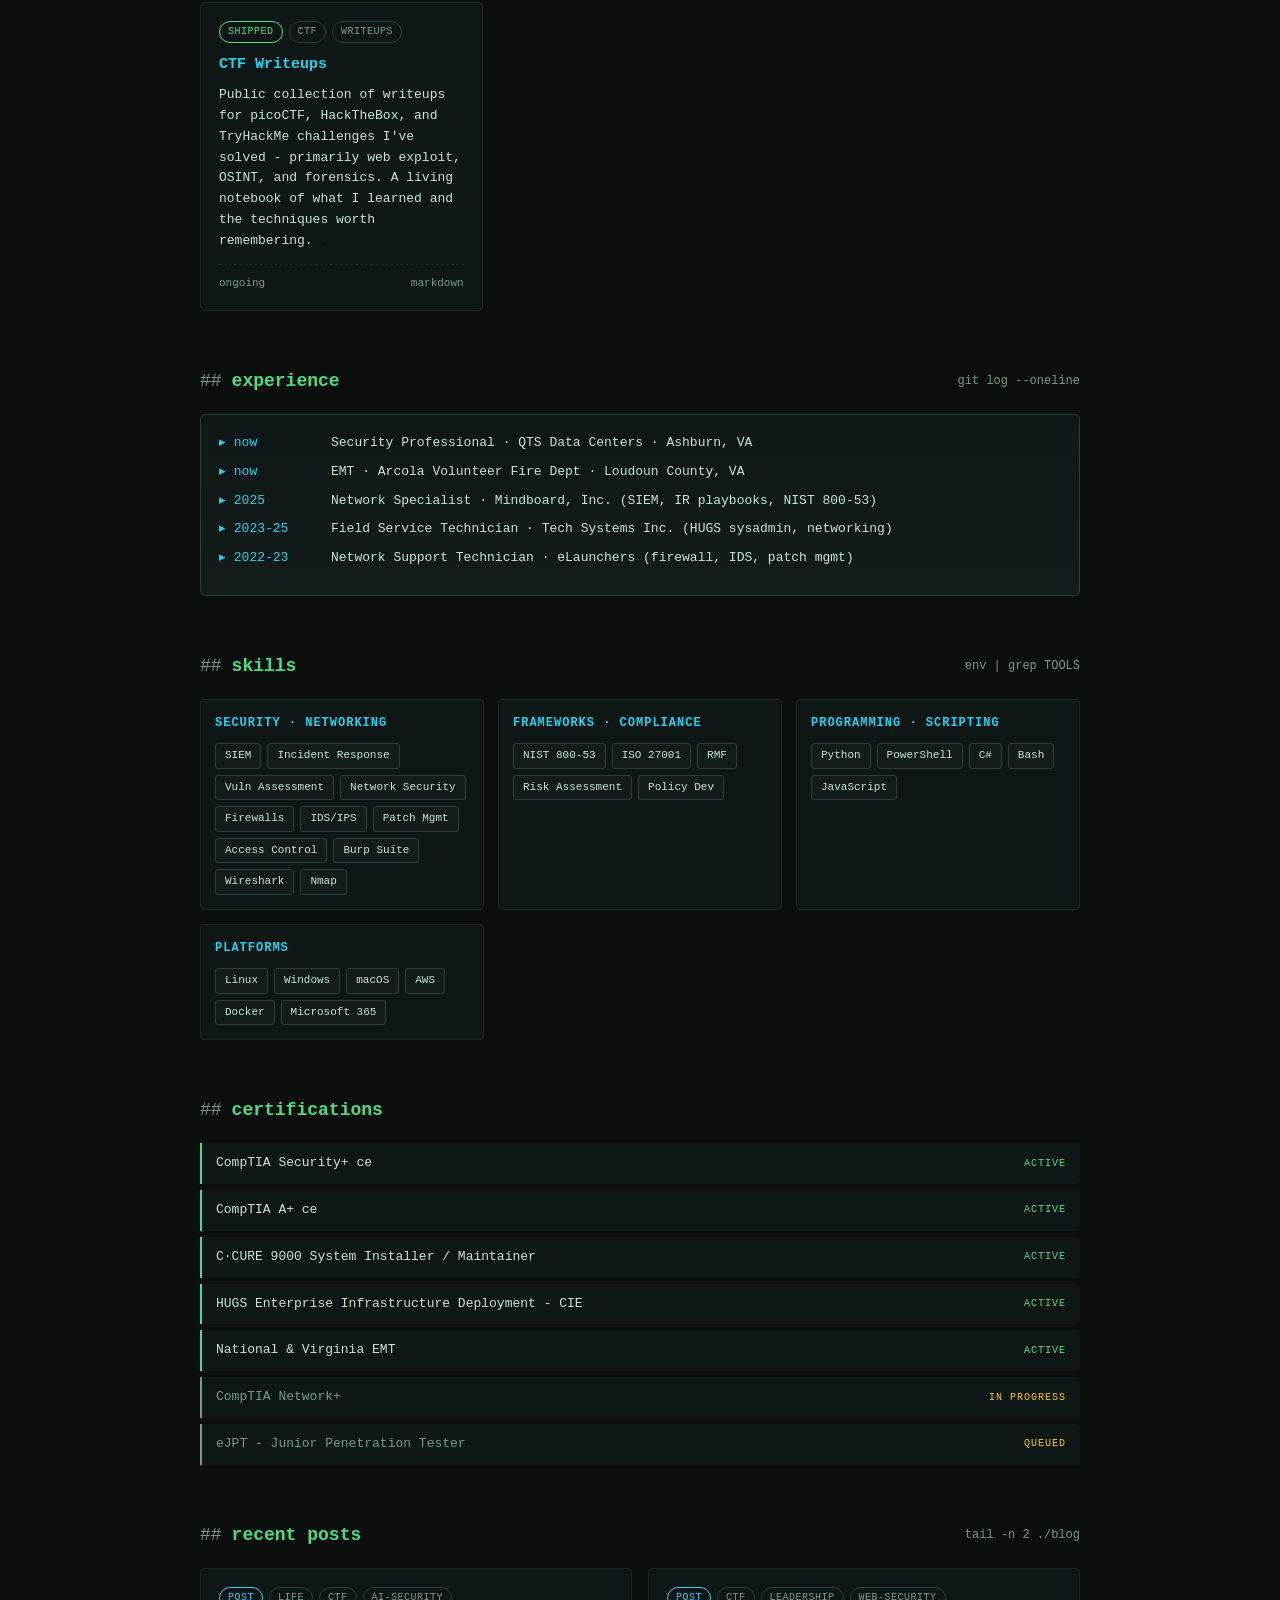
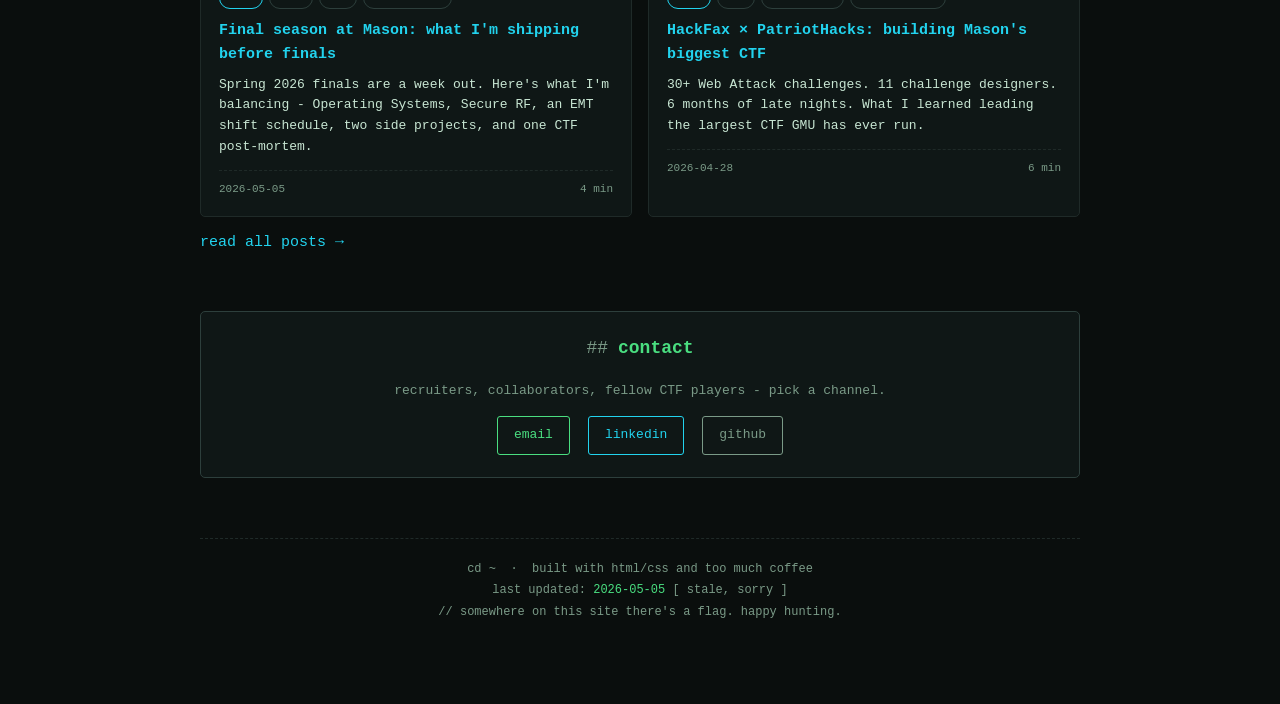
==== commit 120d8ebc: "fix" ====
--- a/index.html
+++ b/index.html
@@ -12,14 +12,7 @@
 <meta property="og:url" content="https://aalap-shah421.github.io/" />
 <link rel="icon" href="data:image/svg+xml;utf8,<svg xmlns='http://www.w3.org/2000/svg' viewBox='0 0 64 64'><rect width='64' height='64' fill='%230a0e0d'/><text x='8' y='44' font-family='monospace' font-size='32' fill='%234ade80'>%26gt;_</text></svg>" />
 <link rel="stylesheet" href="style.css" />
-<!--
-   ================================================================
-    [hint::00] curious about the source? you have a good instinct.
-    [hint::01] not everything important lives in the rendered DOM.
-    [hint::02] the trail starts at /robots.txt - read carefully.
-    [hint::03] flag format: AALAP{snake_case_thing}
-   ================================================================
--->
+<!-- nice instinct opening view-source. there's a small CTF hidden across this site - start at /robots.txt if you want to find it. AALAP{snake_case_thing} is the format. -->
 </head>
 <body>
 
@@ -39,7 +32,6 @@
 
 <main class="wrap">
 
-  <!-- ===================== HERO ===================== -->
   <section class="hero">
     <div class="prompt">whoami</div>
     <h1>Aalap Shah</h1>
@@ -59,7 +51,6 @@
     </div>
   </section>
 
-  <!-- ===================== ABOUT ===================== -->
   <section id="about">
     <h2>about <span class="meta">cat ./README.md</span></h2>
     <p>
@@ -84,7 +75,6 @@
     </p>
   </section>
 
-  <!-- ===================== NOW ===================== -->
   <section id="now">
     <h2>now <span class="meta">live status - final season at GMU</span></h2>
     <div class="now-block">
@@ -97,7 +87,6 @@
     </div>
   </section>
 
-  <!-- ===================== PROJECTS ===================== -->
   <section id="projects">
     <h2>featured projects <span class="meta">ls -la ./projects</span></h2>
     <div class="grid">
@@ -162,7 +151,7 @@
           Public collection of writeups for picoCTF, HackTheBox, and TryHackMe
           challenges I've solved - primarily web exploit, OSINT, and forensics.
           A living notebook of what I learned and the techniques worth remembering.
-          <!-- stage-3: this span carries your next breadcrumb. inspect it. -->
+          
           <span id="quiet" data-q="2f2e68696464656e2f7768696368776179">.</span>
         </p>
         <div class="meta"><span>ongoing</span><span>markdown</span></div>
@@ -171,7 +160,6 @@
     </div>
   </section>
 
-  <!-- ===================== EXPERIENCE ===================== -->
   <section id="experience">
     <h2>experience <span class="meta">git log --oneline</span></h2>
     <div class="now-block">
@@ -183,7 +171,6 @@
     </div>
   </section>
 
-  <!-- ===================== SKILLS ===================== -->
   <section id="skills">
     <h2>skills <span class="meta">env | grep TOOLS</span></h2>
     <div class="skill-grid">
@@ -225,7 +212,6 @@
     </div>
   </section>
 
-  <!-- ===================== CERTS ===================== -->
   <section id="certs">
     <h2>certifications</h2>
     <div class="cert-row">
@@ -239,7 +225,6 @@
     </div>
   </section>
 
-  <!-- ===================== BLOG TEASERS ===================== -->
   <section id="writing">
     <h2>recent posts <span class="meta">tail -n 2 ./blog</span></h2>
     <div class="grid post-list" id="post-list">
@@ -248,7 +233,6 @@
     <div style="margin-top:14px"><a href="blog.html">read all posts →</a></div>
   </section>
 
-  <!-- ===================== CONTACT ===================== -->
   <section id="contact" class="contact">
     <h2>contact</h2>
     <p class="dim">recruiters, collaborators, fellow CTF players - pick a channel.</p>
--- a/style.css
+++ b/style.css
@@ -1,9 +1,4 @@
-/* ===========================================================
-   aalap.sh - terminal portfolio stylesheet
-   palette: bg #0a0e0d, panel #0f1716, ink #c8e6d3,
-            accent green #4ade80, accent cyan #22d3ee,
-            dim #4b5563, warn #facc15, danger #f87171
-   =========================================================== */
+/* aalap.sh */
 
 :root {
   --bg: #0a0e0d;
@@ -36,7 +31,7 @@
   position: relative;
 }
 
-/* subtle scanline + crt vignette */
+/* scanlines + vignette */
 body::before {
   content: "";
   position: fixed;
@@ -73,7 +68,11 @@
 
 ::selection { background: var(--green); color: var(--bg); }
 
-/* ============ layout ============ */
+/* Make <strong> visibly bolder in monospace by tinting it green */
+strong, b { color: var(--green); font-weight: 700; }
+.post-body strong, .post-body b { color: var(--green); }
+
+/* layout */
 
 .wrap {
   max-width: 920px;
@@ -83,7 +82,7 @@
   z-index: 1;
 }
 
-/* ============ top nav (terminal header) ============ */
+/* top nav */
 
 .topbar {
   position: sticky;
@@ -130,7 +129,7 @@
   .nav { font-size: 12px; gap: 10px; flex-wrap: wrap; }
 }
 
-/* ============ hero ============ */
+/* hero */
 
 .hero {
   margin: 36px 0 48px;
@@ -202,7 +201,7 @@
 .btn.dim { border-color: var(--ink-dim); color: var(--ink-dim); }
 .btn.dim:hover { background: var(--ink-dim); color: var(--bg); }
 
-/* ============ section ============ */
+/* sections */
 
 section { margin-bottom: 56px; scroll-margin-top: 80px; }
 
@@ -253,7 +252,7 @@
   color: var(--green);
 }
 
-/* ============ cards (projects, posts) ============ */
+/* cards */
 
 .grid {
   display: grid;
@@ -313,7 +312,7 @@
   border-top: 1px dashed var(--border);
 }
 
-/* ============ skill matrix ============ */
+/* skill matrix */
 
 .skill-grid {
   display: grid;
@@ -347,7 +346,7 @@
   color: var(--ink);
 }
 
-/* ============ certs ============ */
+/* certs */
 
 .cert-row {
   display: flex;
@@ -374,7 +373,7 @@
 }
 .cert.dim .stat { color: var(--yellow); }
 
-/* ============ now / status block ============ */
+/* now / status */
 
 .now-block {
   background: linear-gradient(180deg, var(--panel), var(--panel-2));
@@ -407,7 +406,7 @@
   50% { box-shadow: 0 0 0 6px rgba(74, 222, 128, 0); }
 }
 
-/* ============ contact / footer ============ */
+/* contact + footer */
 
 .contact {
   background: var(--panel);
@@ -436,7 +435,7 @@
 }
 footer .last-updated { color: var(--green); }
 
-/* ============ blog ============ */
+/* blog */
 
 .post-list .card {
   display: block;
@@ -477,7 +476,7 @@
   font-style: italic;
 }
 
-/* ============ secret / 404 pages ============ */
+/* secret + 404 pages */
 
 .terminal-page {
   max-width: 720px;
